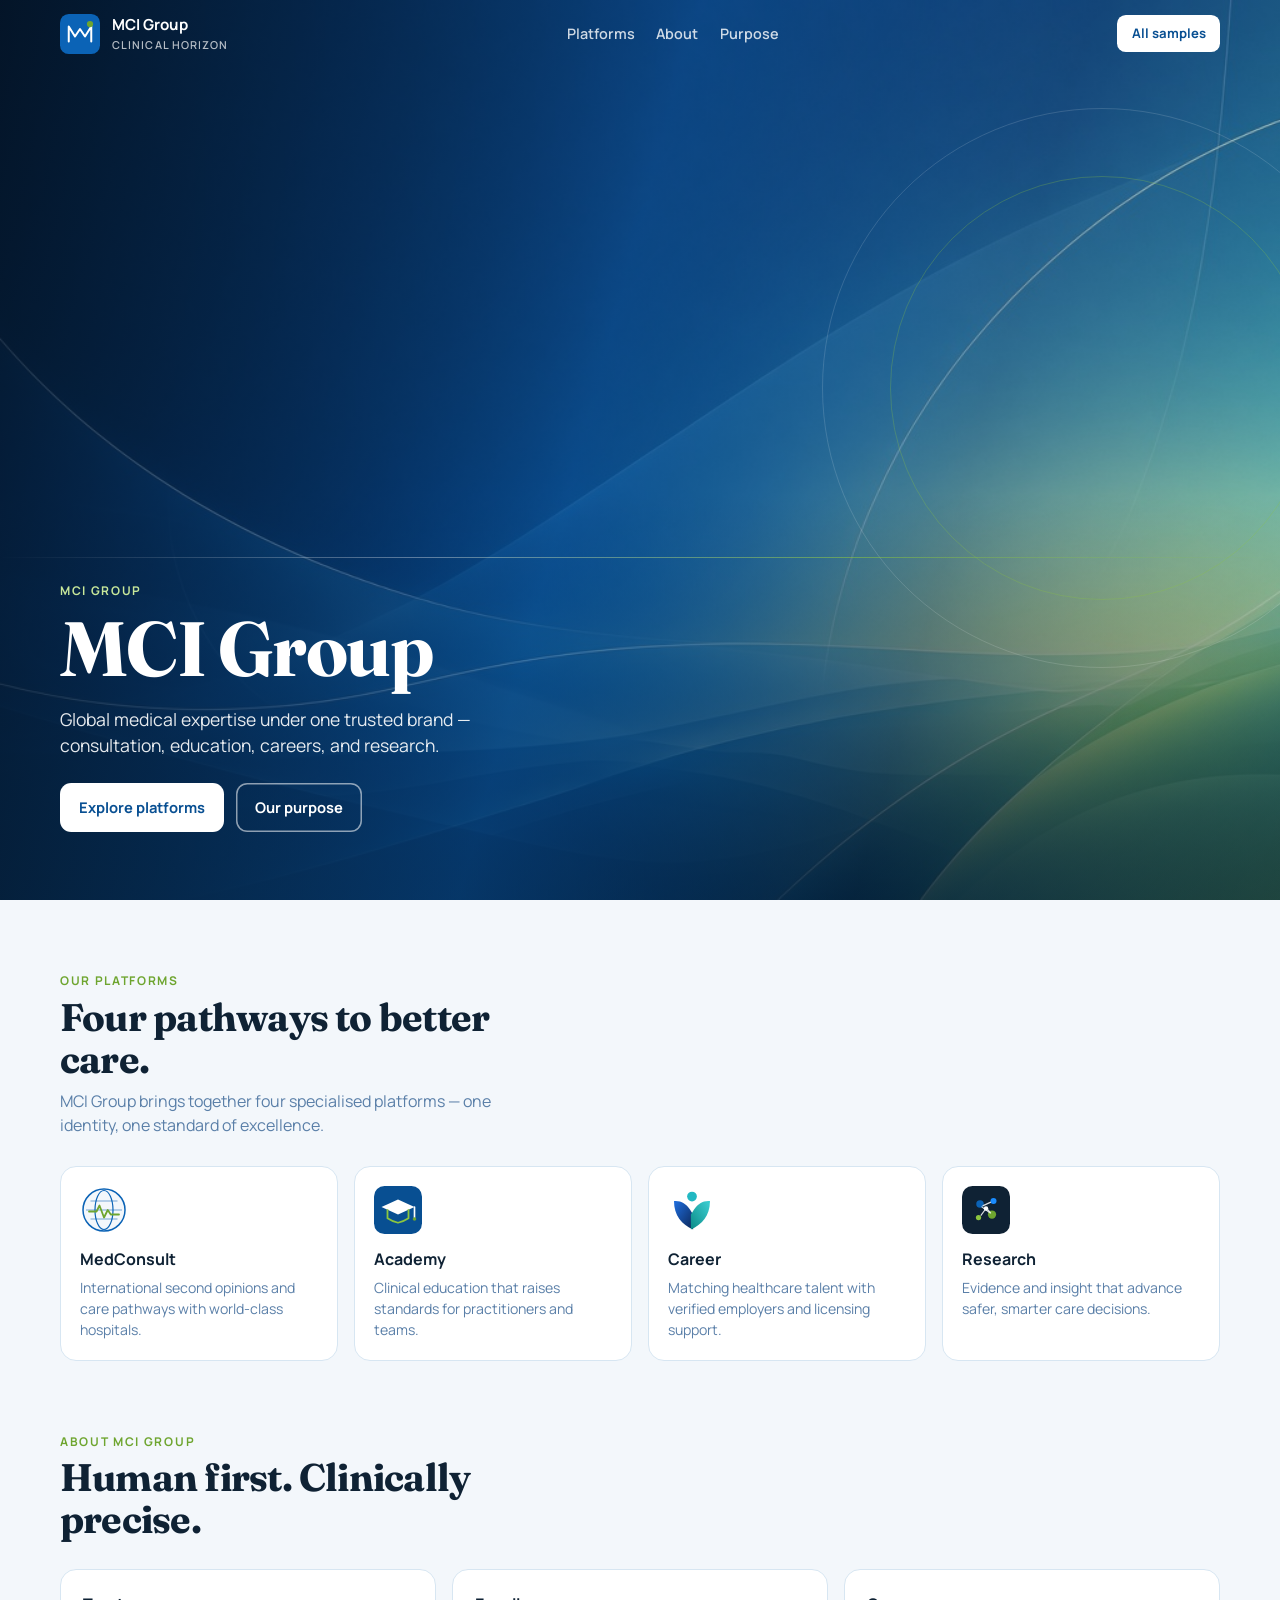
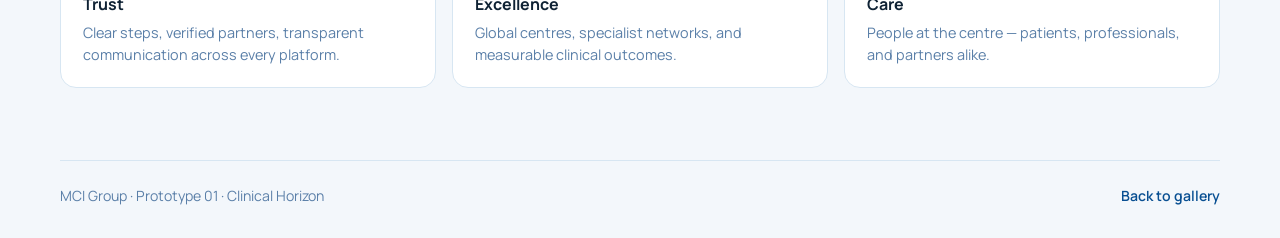
==== 01-clinical-horizon.html @ b9fc5f2c "Add MCI Group identity kit with brand system and five homepage prototypes." ====
<!DOCTYPE html>
<html lang="en">
<head>
  <meta charset="utf-8">
  <meta name="viewport" content="width=device-width, initial-scale=1">
  <title>MCI Group — Clinical Horizon</title>
  <link rel="preconnect" href="https://fonts.googleapis.com">
  <link rel="preconnect" href="https://fonts.gstatic.com" crossorigin>
  <link href="https://fonts.googleapis.com/css2?family=Fraunces:opsz,wght@9..144,500;9..144,700&family=Manrope:wght@400;500;600;700&display=swap" rel="stylesheet">
  <link rel="stylesheet" href="shared-system.css">
  <style>
    .hero {
      min-height: 100vh; min-height: 100dvh; color: #fff; position: relative;
      display: flex; flex-direction: column; overflow: hidden;
      background: #041628 url('assets/heroes/hero-clinical-horizon.jpg') center/cover no-repeat;
    }
    .hero::before {
      content: ""; position: absolute; inset: 0;
      background:
        linear-gradient(105deg, rgba(4,22,40,.88) 0%, rgba(8,79,146,.55) 46%, rgba(4,22,40,.35) 72%, rgba(110,165,47,.22) 100%),
        linear-gradient(to top, rgba(4,22,40,.75) 0%, transparent 45%);
    }
    .hero-ring {
      position: absolute; right: -8%; top: 12%; width: min(52vw, 560px); height: min(52vw, 560px);
      border: 1px solid rgba(255,255,255,.14); border-radius: 50%;
      animation: drift 18s ease-in-out infinite alternate; pointer-events: none;
    }
    .hero-ring::after {
      content: ""; position: absolute; inset: 12%;
      border: 1px solid rgba(140,198,63,.28); border-radius: 50%;
    }
    .hero-line {
      position: absolute; left: 0; right: 0; bottom: 38%; height: 1px;
      background: linear-gradient(90deg, transparent, rgba(255,255,255,.35), rgba(140,198,63,.55), transparent);
      pointer-events: none;
    }
    @keyframes drift { from { transform: translateY(0) rotate(0deg); } to { transform: translateY(18px) rotate(8deg); } }
    .hero > .container { position: relative; z-index: 2; width: min(1160px, calc(100% - 2rem)); flex: 1; display: flex; flex-direction: column; }
    .hero .hero-copy {
      margin-top: auto; color: #fff;
      opacity: 0; transform: translateY(16px); animation: rise .85s ease forwards .15s;
    }
    .hero .hero-copy p { color: rgba(255,255,255,.9); }
    @keyframes rise { to { opacity: 1; transform: none; } }
    section.block { padding: 4.5rem 0; }
    .section-head { max-width: 48ch; margin-bottom: 1.8rem; }
    .section-head h2 { font-size: clamp(1.9rem, 3vw, 2.6rem); margin: .35rem 0 .55rem; }
    .section-head p { margin: 0; color: var(--muted); }
    .values { display: grid; grid-template-columns: repeat(3, 1fr); gap: 1rem; }
    .values article {
      background: #fff; border: 1px solid var(--line); border-radius: var(--radius); padding: 1.35rem;
    }
    .values h3 { margin: 0 0 .4rem; font-family: var(--font-en); font-size: 1rem; letter-spacing: 0; }
    .values p { margin: 0; color: var(--muted); font-size: .9rem; }
    @media (max-width: 800px) {
      .values { grid-template-columns: 1fr; }
      .hero-ring { opacity: .4; }
    }
  </style>
</head>
<body>
  <header class="hero">
    <div class="hero-ring" aria-hidden="true"></div>
    <div class="hero-line" aria-hidden="true"></div>
    <div class="container">
      <nav class="mci-nav mci-nav--on-dark" aria-label="Primary">
        <a class="brand-lockup" href="index.html">
          <img class="mark" src="assets/concepts/mark-group.svg" alt="">
          <div><strong>MCI Group</strong><small>Clinical Horizon</small></div>
        </a>
        <div class="mci-nav__links">
          <a href="#platforms">Platforms</a>
          <a href="#about">About</a>
          <a href="#purpose">Purpose</a>
        </div>
        <div class="mci-nav__actions">
          <a class="nav-cta" href="index.html">All samples</a>
        </div>
      </nav>
      <div class="hero-copy">
        <div class="kicker" style="color:#c8e89a">MCI Group</div>
        <h1>MCI Group</h1>
        <p>Global medical expertise under one trusted brand — consultation, education, careers, and research.</p>
        <div class="cta-row">
          <a class="btn btn-primary" href="#platforms" style="background:#fff;color:var(--blue-dk)">Explore platforms</a>
          <a class="btn btn-ghost" href="#about">Our purpose</a>
        </div>
      </div>
    </div>
  </header>

  <section class="block" id="platforms">
    <div class="container">
      <div class="section-head">
        <div class="kicker">Our platforms</div>
        <h2>Four pathways to better care.</h2>
        <p>MCI Group brings together four specialised platforms — one identity, one standard of excellence.</p>
      </div>
      <div class="platform-grid">
        <a class="platform-card" href="https://mci.med.sa" target="_blank" rel="noopener">
          <img class="mark" src="assets/concepts/mark-medconsult.svg" alt="">
          <h3>MedConsult</h3>
          <p>International second opinions and care pathways with world-class hospitals.</p>
        </a>
        <a class="platform-card" href="https://academy.mci.med.sa" target="_blank" rel="noopener">
          <img class="mark" src="assets/concepts/mark-academy.svg" alt="">
          <h3>Academy</h3>
          <p>Clinical education that raises standards for practitioners and teams.</p>
        </a>
        <a class="platform-card" href="https://career.mci.med.sa" target="_blank" rel="noopener">
          <img class="mark" src="assets/concepts/mark-career.svg" alt="">
          <h3>Career</h3>
          <p>Matching healthcare talent with verified employers and licensing support.</p>
        </a>
        <a class="platform-card" href="https://research.mci.med.sa" target="_blank" rel="noopener">
          <img class="mark" src="assets/concepts/mark-research.svg" alt="">
          <h3>Research</h3>
          <p>Evidence and insight that advance safer, smarter care decisions.</p>
        </a>
      </div>
    </div>
  </section>

  <section class="block" id="about" style="padding-top:0">
    <div class="container">
      <div class="section-head" id="purpose">
        <div class="kicker">About MCI Group</div>
        <h2>Human first. Clinically precise.</h2>
      </div>
      <div class="values">
        <article><h3>Trust</h3><p>Clear steps, verified partners, transparent communication across every platform.</p></article>
        <article><h3>Excellence</h3><p>Global centres, specialist networks, and measurable clinical outcomes.</p></article>
        <article><h3>Care</h3><p>People at the centre — patients, professionals, and partners alike.</p></article>
      </div>
    </div>
  </section>

  <footer class="site-footer container">
    <span>MCI Group · Prototype 01 · Clinical Horizon</span>
    <a href="index.html">Back to gallery</a>
  </footer>
</body>
</html>
---- shared-system.css ----
/* MCI Group — ONE shared system for all platforms & prototypes */
:root {
  --blue: #0B63B6;
  --blue-dk: #084F92;
  --blue-lt: #1A8CFF;
  --green: #6EA52F;
  --green-lt: #8CC63F;
  --ink: #0F2234;
  --muted: #5A7FA8;
  --mist: #F3F7FB;
  --line: #D7E6F2;
  --white: #FFFFFF;
  --font-en: "Manrope", system-ui, sans-serif;
  --font-en-display: "Fraunces", Georgia, serif;
  --font-ar: "Cairo", "Tajawal", sans-serif;
  --radius: 1rem;
  --shadow: 0 14px 40px rgba(15, 34, 52, 0.08);
}

* { box-sizing: border-box; }
html { scroll-behavior: smooth; }
body {
  margin: 0;
  font-family: var(--font-en);
  color: var(--ink);
  background: var(--mist);
  line-height: 1.5;
}
[lang="ar"], .ar { font-family: var(--font-ar); direction: rtl; }

h1, h2, .display {
  font-family: var(--font-en-display);
  letter-spacing: -0.02em;
  line-height: 1.1;
}
.ar h1, .ar h2, .ar .display,
[lang="ar"] h1, [lang="ar"] h2 {
  font-family: var(--font-ar);
  font-weight: 700;
  letter-spacing: 0;
}

a { color: inherit; }
img { max-width: 100%; display: block; }

.container {
  width: min(1160px, calc(100% - 2rem));
  margin-inline: auto;
}

.btn {
  display: inline-flex;
  align-items: center;
  justify-content: center;
  gap: .5rem;
  padding: .85rem 1.2rem;
  border-radius: .7rem;
  font-weight: 700;
  font-size: .92rem;
  text-decoration: none;
  border: 0;
  cursor: pointer;
  transition: transform .2s ease, box-shadow .2s ease;
}
.btn:hover { transform: translateY(-2px); }
.btn-primary { background: var(--blue); color: #fff; }
.btn-primary:hover { background: var(--blue-dk); box-shadow: 0 10px 24px rgba(11,99,182,.25); }
.btn-ghost {
  background: transparent;
  color: #fff;
  box-shadow: inset 0 0 0 1.5px rgba(255,255,255,.55);
}
.btn-outline {
  background: #fff;
  color: var(--blue-dk);
  box-shadow: inset 0 0 0 1.5px var(--line);
}

.kicker {
  color: var(--green);
  font-size: .75rem;
  font-weight: 700;
  letter-spacing: .14em;
  text-transform: uppercase;
}

.brand-lockup {
  display: inline-flex;
  align-items: center;
  gap: .75rem;
  text-decoration: none;
  color: inherit;
  flex-shrink: 0;
}
.brand-lockup img.mark { width: 40px; height: 40px; }
.brand-lockup strong { display: block; font-size: .95rem; font-weight: 700; }
.brand-lockup small {
  display: block;
  font-size: .68rem;
  letter-spacing: .1em;
  text-transform: uppercase;
  color: var(--muted);
  font-weight: 600;
}

/* Proper 3-zone nav: brand | links | actions */
.mci-nav {
  display: grid;
  grid-template-columns: auto 1fr auto;
  align-items: center;
  gap: 1.25rem;
  min-height: 64px;
  padding: .85rem 0;
}
.mci-nav__links {
  display: flex;
  align-items: center;
  justify-content: center;
  flex-wrap: wrap;
  gap: .15rem 1.35rem;
}
.mci-nav__links a {
  text-decoration: none;
  font-size: .9rem;
  font-weight: 600;
  color: inherit;
  opacity: .88;
  padding: .35rem 0;
  position: relative;
}
.mci-nav__links a:hover { opacity: 1; }
.mci-nav__links a::after {
  content: "";
  position: absolute;
  left: 0; right: 0; bottom: 0;
  height: 2px;
  background: var(--green);
  transform: scaleX(0);
  transition: transform .2s ease;
}
.mci-nav__links a:hover::after { transform: scaleX(1); }
.mci-nav__actions {
  display: flex;
  align-items: center;
  gap: .55rem;
  flex-shrink: 0;
}
.mci-nav .nav-cta {
  display: inline-flex;
  align-items: center;
  text-decoration: none;
  font-size: .82rem;
  font-weight: 700;
  padding: .55rem .9rem;
  border-radius: .55rem;
  background: #fff;
  color: var(--blue-dk);
  white-space: nowrap;
}
.mci-nav--on-dark { color: #fff; }
.mci-nav--on-dark .brand-lockup small { color: rgba(255,255,255,.7); }
.mci-nav--on-dark .mci-nav__links a { color: rgba(255,255,255,.92); }
.mci-nav--on-light { color: var(--ink); }
.mci-nav--on-light .nav-cta {
  background: var(--blue);
  color: #fff;
}

.hero-copy {
  padding: 2.5rem 0 4.25rem;
  max-width: 42rem;
}
.hero-copy h1 {
  font-size: clamp(2.8rem, 6.5vw, 4.8rem);
  margin: .45rem 0 .9rem;
}
.hero-copy p {
  margin: 0 0 1.5rem;
  font-size: 1.1rem;
  line-height: 1.5;
  max-width: 38ch;
}
.hero-copy .cta-row {
  display: flex;
  flex-wrap: wrap;
  gap: .7rem;
}

@media (max-width: 860px) {
  .mci-nav {
    grid-template-columns: 1fr auto;
    gap: .75rem;
  }
  .mci-nav__links {
    grid-column: 1 / -1;
    order: 3;
    justify-content: flex-start;
    gap: .85rem 1.1rem;
    padding-top: .15rem;
  }
}

.platform-grid {
  display: grid;
  grid-template-columns: repeat(4, 1fr);
  gap: 1rem;
}
.platform-card {
  background: #fff;
  border: 1px solid var(--line);
  border-radius: var(--radius);
  padding: 1.2rem;
  text-decoration: none;
  color: inherit;
  transition: border-color .2s ease, transform .2s ease, box-shadow .2s ease;
}
.platform-card:hover {
  border-color: var(--blue);
  transform: translateY(-3px);
  box-shadow: var(--shadow);
}
.platform-card .mark { width: 48px; height: 48px; margin-bottom: .85rem; }
.platform-card h3 { margin: 0 0 .35rem; font-size: 1rem; font-family: var(--font-en); font-weight: 700; letter-spacing: 0; }
.platform-card p { margin: 0; color: var(--muted); font-size: .88rem; }

.site-footer {
  border-top: 1px solid var(--line);
  padding: 1.5rem 0 2rem;
  color: var(--muted);
  font-size: .88rem;
  display: flex;
  justify-content: space-between;
  gap: 1rem;
  flex-wrap: wrap;
}
.site-footer a { color: var(--blue-dk); font-weight: 600; text-decoration: none; }

@media (max-width: 900px) {
  .platform-grid { grid-template-columns: 1fr 1fr; }
}
@media (max-width: 560px) {
  .platform-grid { grid-template-columns: 1fr; }
}
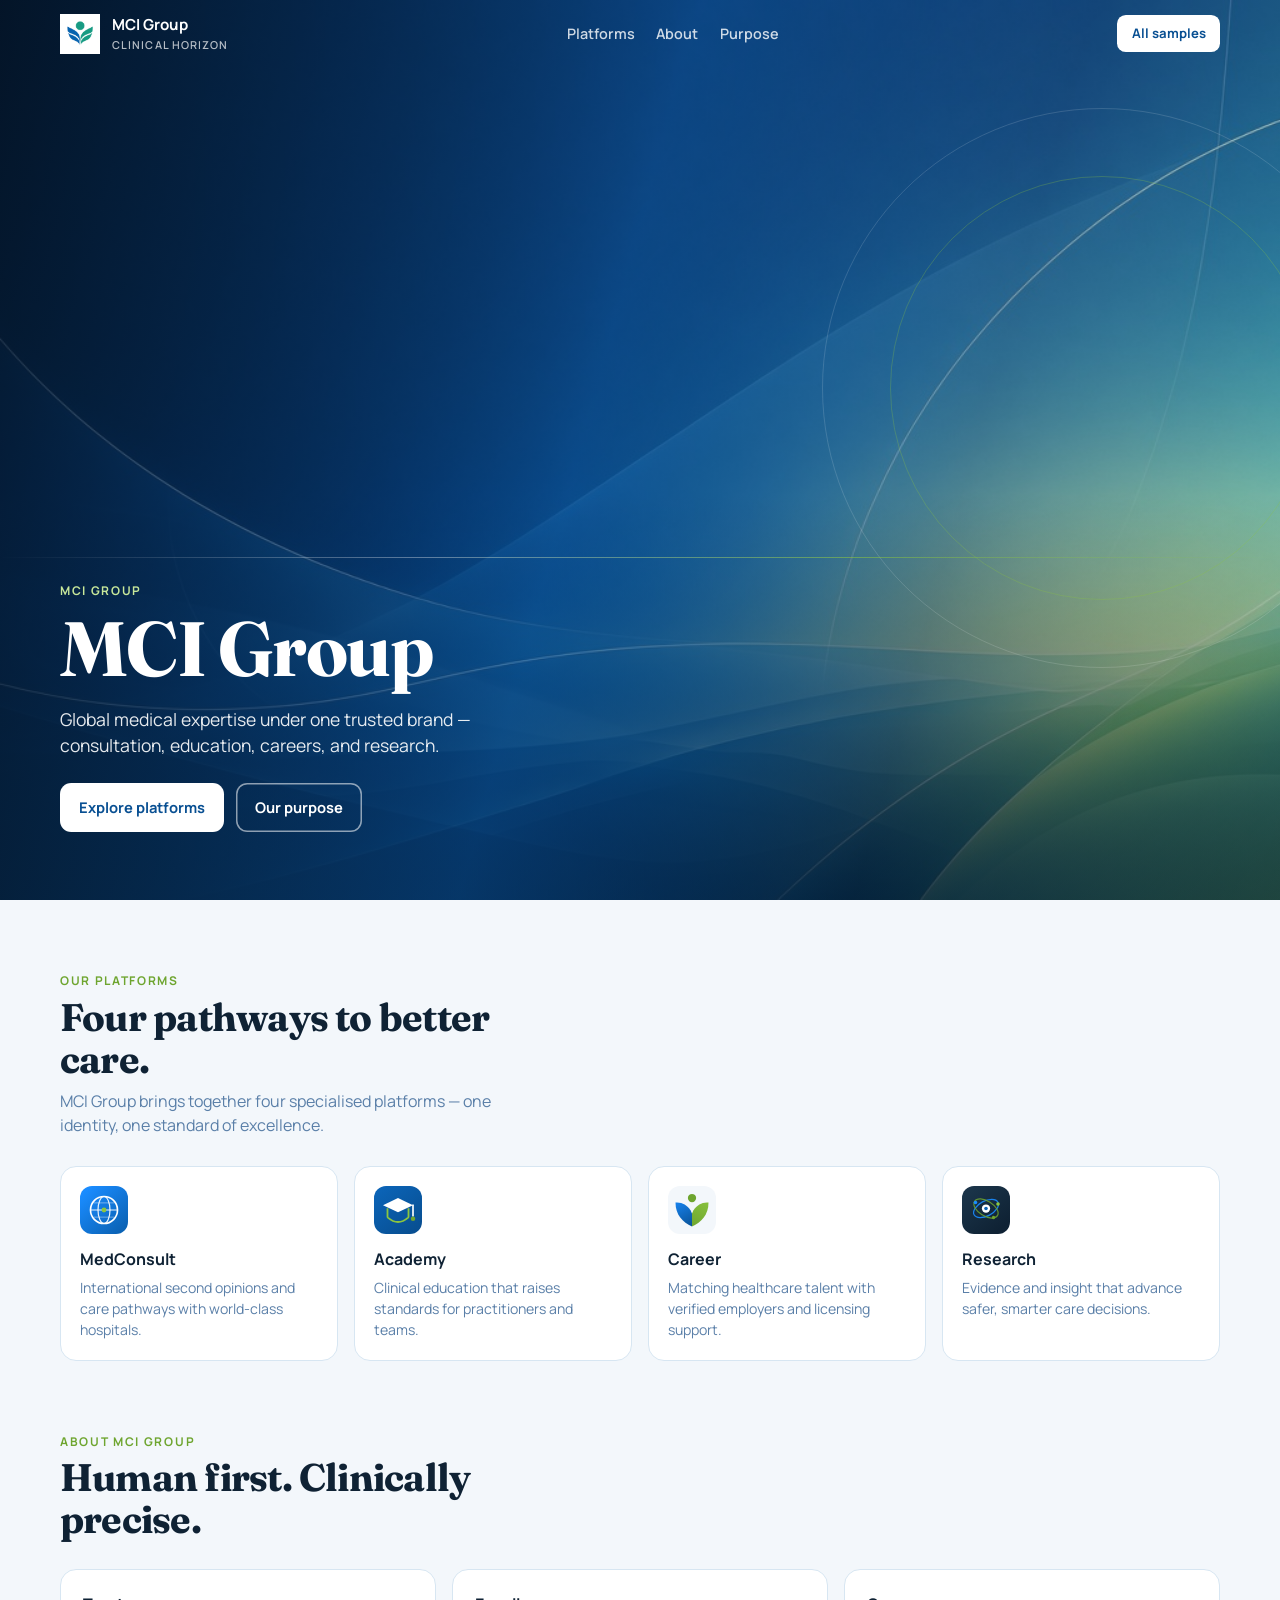
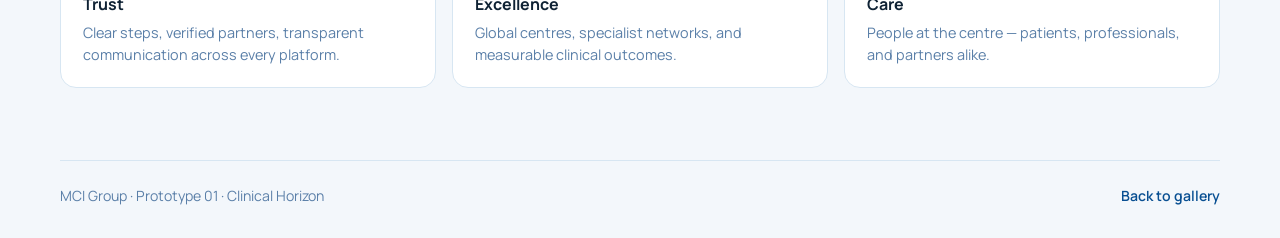
==== commit 6c7930dd: "3 MCI Group Samples" ====
--- a/01-clinical-horizon.html
+++ b/01-clinical-horizon.html
@@ -65,7 +65,7 @@
     <div class="container">
       <nav class="mci-nav mci-nav--on-dark" aria-label="Primary">
         <a class="brand-lockup" href="index.html">
-          <img class="mark" src="assets/concepts/mark-group.svg" alt="">
+          <img class="mark" src="assets/logos/mci-group-mark.jpg" alt="">
           <div><strong>MCI Group</strong><small>Clinical Horizon</small></div>
         </a>
         <div class="mci-nav__links">
